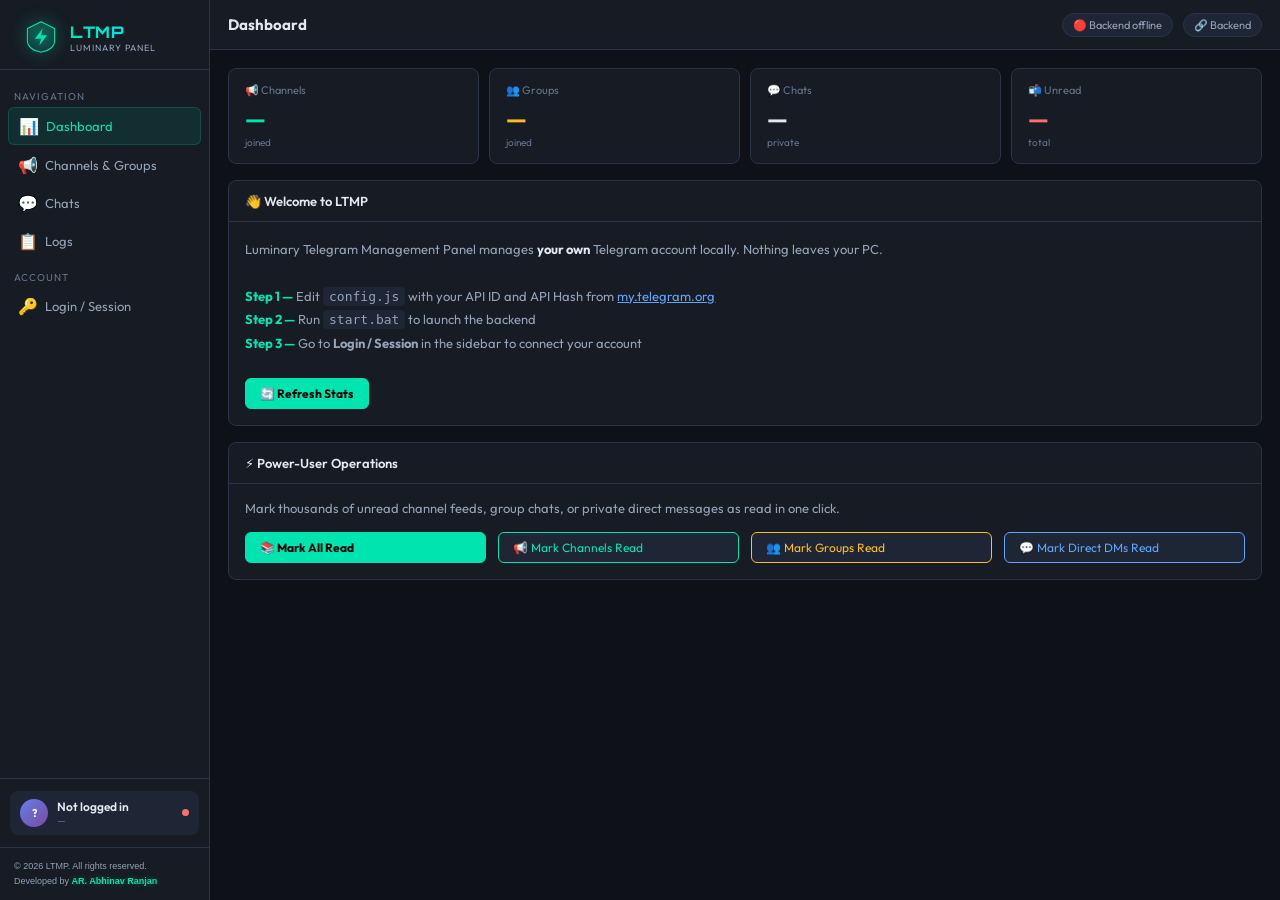
==== frontend/index.html @ 7b2fa3ec "Add files via upload" ====
<!DOCTYPE html>
<html lang="en">
<head>
<meta charset="UTF-8">
<meta name="viewport" content="width=device-width, initial-scale=1.0">
<title>LTMP — Luminary Telegram Management Panel</title>

<!-- Favicons & Website Logo in the Head -->
<link rel="icon" type="image/svg+xml" href="data:image/svg+xml,%3Csvg xmlns='http://www.w3.org/2000/svg' viewBox='0 0 100 100' fill='none'%3E%3Cpath d='M50 5L90 25V60C90 78.5 73 91.5 50 95C27 91.5 10 78.5 10 60V25L50 5Z' fill='%23161b24' stroke='%2300e5b0' stroke-width='4'/%3E%3Cpath d='M55 25L32 55H50L45 75L68 45H50L55 25Z' fill='%2300e5b0'/%3E%3C/svg%3E">
<link rel="apple-touch-icon" href="data:image/svg+xml,%3Csvg xmlns='http://www.w3.org/2000/svg' viewBox='0 0 100 100' fill='none'%3E%3Cpath d='M50 5L90 25V60C90 78.5 73 91.5 50 95C27 91.5 10 78.5 10 60V25L50 5Z' fill='%23161b24' stroke='%2300e5b0' stroke-width='4'/%3E%3Cpath d='M55 25L32 55H50L45 75L68 45H50L55 25Z' fill='%2300e5b0'/%3E%3C/svg%3E">

<!-- SEO Meta Tags -->
<meta name="description" content="Luminary Telegram Management Panel (LTMP) - The ultimate premium, high-speed, local dashboard for bulk Telegram session management, statistics tracking, group leaving, and secure account control. Designed with advanced developer tools.">
<meta name="keywords" content="Telegram, Session Management, LTMP, Luminary Telegram, Bulk Leave, Session Control, Security, Telethon Dashboard">
<meta name="author" content="AR. Abhinav Ranjan">
<meta name="robots" content="index, follow">

<!-- Open Graph / Facebook -->
<meta property="og:type" content="website">
<meta property="og:url" content="https://abhinavranjan.qzz.io">
<meta property="og:title" content="LTMP — Luminary Telegram Management Panel">
<meta property="og:description" content="The ultimate premium, high-speed, local dashboard for bulk Telegram session management, statistics tracking, and secure account control.">
<meta property="og:image" content="data:image/svg+xml,%3Csvg xmlns='http://www.w3.org/2000/svg' viewBox='0 0 100 100' fill='none'%3E%3Cpath d='M50 5L90 25V60C90 78.5 73 91.5 50 95C27 91.5 10 78.5 10 60V25L50 5Z' fill='%23161b24' stroke='%2300e5b0' stroke-width='4'/%3E%3Cpath d='M55 25L32 55H50L45 75L68 45H50L55 25Z' fill='%2300e5b0'/%3E%3C/svg%3E">

<!-- Twitter -->
<meta property="twitter:card" content="summary_large_image">
<meta property="twitter:title" content="LTMP — Luminary Telegram Management Panel">
<meta property="twitter:description" content="The ultimate premium, high-speed, local dashboard for bulk Telegram session management, statistics tracking, and secure account control.">
<meta property="twitter:image" content="data:image/svg+xml,%3Csvg xmlns='http://www.w3.org/2000/svg' viewBox='0 0 100 100' fill='none'%3E%3Cpath d='M50 5L90 25V60C90 78.5 73 91.5 50 95C27 91.5 10 78.5 10 60V25L50 5Z' fill='%23161b24' stroke='%2300e5b0' stroke-width='4'/%3E%3Cpath d='M55 25L32 55H50L45 75L68 45H50L55 25Z' fill='%2300e5b0'/%3E%3C/svg%3E">

<!-- Premium Google Fonts -->
<link rel="preconnect" href="https://fonts.googleapis.com">
<link rel="preconnect" href="https://fonts.gstatic.com" crossorigin>
<link href="https://fonts.googleapis.com/css2?family=Orbitron:wght@700;900&family=Outfit:wght@300;400;600;800&family=JetBrains+Mono:wght@400;700&display=swap" rel="stylesheet">

<!-- JSON-LD Structured Schema for Search Engines (AEO/SEO/GEO) -->
<script type="application/ld+json">
{
  "@context": "https://schema.org",
  "@type": "SoftwareApplication",
  "name": "Luminary Telegram Management Panel (LTMP)",
  "operatingSystem": "Windows, macOS, Linux",
  "applicationCategory": "UtilitiesApplication",
  "description": "Premium local dashboard for bulk Telegram session management, statistics tracking, and secure account control.",
  "image": "data:image/svg+xml,%3Csvg xmlns='http://www.w3.org/2000/svg' viewBox='0 0 100 100' fill='none'%3E%3Cpath d='M50 5L90 25V60C90 78.5 73 91.5 50 95C27 91.5 10 78.5 10 60V25L50 5Z' fill='%23161b24' stroke='%2300e5b0' stroke-width='4'/%3E%3Cpath d='M55 25L32 55H50L45 75L68 45H50L55 25Z' fill='%2300e5b0'/%3E%3C/svg%3E",
  "offers": {
    "@type": "Offer",
    "price": "0.00",
    "priceCurrency": "USD"
  },
  "author": {
    "@type": "Person",
    "name": "AR. Abhinav Ranjan",
    "url": "https://abhinavranjan.qzz.io"
  }
}
</script>

<!-- Backend Connection -->
<script src="../backend-connection.js"></script>

<style>
  *{box-sizing:border-box;margin:0;padding:0}
  :root{
    --bg:#0e1117;--bg2:#161b24;--bg3:#1e2535;
    --border:#2a3347;--neon:#00e5b0;--neon-d:#00e5b018;
    --text:#e2e8f0;--muted:#64748b;--dim:#94a3b8;
    --danger:#f87171;--warn:#fbbf24;--info:#60a5fa;--ok:#34d399;
    --radius:8px;
  }
  body{background:var(--bg);color:var(--text);font-family:'Outfit',system-ui,sans-serif;font-size:13px;min-height:100vh}
  /* LAYOUT */
  .app{display:flex;height:100vh;overflow:hidden}
  /* SIDEBAR */
  .sidebar{width:210px;background:var(--bg2);border-right:1px solid var(--border);display:flex;flex-direction:column;flex-shrink:0}
  .logo{border-bottom:1px solid var(--border)}
  .logo-text{font-family:'Orbitron',sans-serif;font-size:16px;font-weight:900;color:var(--text)}
  .logo-sub{font-family:'Outfit',sans-serif;font-size:10px;color:var(--muted)}
  nav{padding:10px 8px;flex:1;overflow-y:auto}
  .nav-sec{font-size:10px;color:var(--muted);text-transform:uppercase;letter-spacing:1px;padding:10px 6px 4px}
  .nav-item{display:flex;align-items:center;gap:9px;padding:8px 10px;border-radius:6px;cursor:pointer;color:var(--dim);font-size:13px;margin-bottom:2px;transition:all .15s;user-select:none}
  .nav-item:hover{background:var(--bg3);color:var(--text)}
  .nav-item.active{background:var(--neon-d);color:var(--neon);border:1px solid #00e5b030}
  .nav-icon{font-size:16px;width:18px;text-align:center}
  .sidebar-foot{padding:12px 10px;border-top:1px solid var(--border)}
  .acct-pill{display:flex;align-items:center;gap:9px;padding:8px 10px;background:var(--bg3);border-radius:8px;cursor:pointer}
  .avatar{width:28px;height:28px;border-radius:50%;background:linear-gradient(135deg,#667eea,#764ba2);display:flex;align-items:center;justify-content:center;font-size:11px;font-weight:700;color:#fff;flex-shrink:0}
  .acct-name{font-size:12px;font-weight:600;color:var(--text)}
  .acct-phone{font-size:10px;color:var(--muted)}
  .status-dot{width:7px;height:7px;border-radius:50%;margin-left:auto;flex-shrink:0}
  .dot-green{background:var(--ok)}
  .dot-red{background:var(--danger)}
  .dot-grey{background:var(--muted)}
  /* MAIN */
  .main{flex:1;display:flex;flex-direction:column;overflow:hidden}
  /* TOPBAR */
  .topbar{height:50px;background:var(--bg2);border-bottom:1px solid var(--border);display:flex;align-items:center;padding:0 18px;gap:10px;flex-shrink:0}
  .topbar-title{font-size:15px;font-weight:700;flex:1}
  .chip{display:flex;align-items:center;gap:5px;background:var(--bg3);border:1px solid var(--border);padding:4px 10px;border-radius:20px;font-size:11px;color:var(--dim)}
  /* CONTENT */
  .content{flex:1;overflow-y:auto;padding:18px;display:flex;flex-direction:column;gap:16px}
  /* CARDS */
  .card{background:var(--bg2);border:1px solid var(--border);border-radius:var(--radius);overflow:hidden}
  .card-header{padding:12px 16px;border-bottom:1px solid var(--border);display:flex;align-items:center;gap:8px}
  .card-title{font-size:13px;font-weight:600;flex:1}
  .card-body{padding:16px}
  /* BUTTONS */
  .btn{display:inline-flex;align-items:center;gap:6px;padding:7px 14px;border-radius:6px;font-size:12px;cursor:pointer;border:1px solid var(--border);background:var(--bg3);color:var(--dim);transition:all .15s;font-family:inherit;white-space:nowrap}
  .btn:hover{color:var(--text);border-color:var(--neon)}
  .btn-primary{background:var(--neon);color:#000;border-color:var(--neon);font-weight:700}
  .btn-primary:hover{background:#00ffbf;color:#000}
  .btn-danger{border-color:var(--danger);color:var(--danger)}
  .btn-danger:hover{background:#f8717115}
  .btn:disabled{opacity:.4;cursor:not-allowed}
  /* INPUTS */
  input[type=text],input[type=tel],input[type=password]{
    width:100%;padding:9px 12px;background:var(--bg3);border:1px solid var(--border);
    border-radius:6px;color:var(--text);font-size:13px;font-family:inherit;outline:none;transition:border .15s
  }
  input:focus{border-color:var(--neon)}
  label{font-size:12px;color:var(--muted);display:block;margin-bottom:5px}
  /* TABLE */
  table{width:100%;border-collapse:collapse}
  th{font-size:10px;color:var(--muted);text-transform:uppercase;letter-spacing:.8px;padding:8px 12px;text-align:left;border-bottom:1px solid var(--border);font-weight:500}
  td{padding:9px 12px;border-bottom:1px solid #1a2030;font-size:12px;color:var(--dim);vertical-align:middle}
  tr:last-child td{border-bottom:none}
  tr:hover td{background:var(--bg3);color:var(--text)}
  .tbl-wrap{overflow-x:auto}
  /* BADGES */
  .badge{display:inline-flex;align-items:center;padding:2px 8px;border-radius:10px;font-size:10px;font-weight:700}
  .badge-green{background:#34d39920;color:var(--ok)}
  .badge-red{background:#f8717120;color:var(--danger)}
  .badge-blue{background:#60a5fa20;color:var(--info)}
  .badge-yellow{background:#fbbf2420;color:var(--warn)}
  .badge-grey{background:#64748b20;color:var(--muted)}
  /* STATS ROW */
  .stats{display:grid;grid-template-columns:repeat(4,1fr);gap:10px}
  .stat{background:var(--bg2);border:1px solid var(--border);border-radius:var(--radius);padding:14px 16px}
  .stat-lbl{font-size:11px;color:var(--muted);margin-bottom:6px}
  .stat-val{font-size:24px;font-weight:700}
  .stat-sub{font-size:10px;color:var(--muted);margin-top:3px}
  /* CHECKBOX */
  input[type=checkbox]{width:14px;height:14px;accent-color:var(--neon);cursor:pointer}
  /* LOGIN */
  .login-wrap{max-width:400px;margin:60px auto}
  .login-method-tabs{display:flex;gap:4px;margin-bottom:18px}
  .method-tab{flex:1;padding:8px;border:1px solid var(--border);border-radius:6px;text-align:center;cursor:pointer;color:var(--dim);font-size:13px;transition:all .15s}
  .method-tab.active{border-color:var(--neon);color:var(--neon);background:var(--neon-d)}
  .field{margin-bottom:14px}
  .qr-box{text-align:center;padding:20px}
  .qr-box img{width:200px;height:200px;border-radius:8px;border:3px solid var(--neon)}
  .qr-hint{font-size:12px;color:var(--muted);margin-top:12px;line-height:1.6}
  /* STEPS */
  .step{display:none}.step.active{display:block}
  /* LOG */
  .log{background:var(--bg);border-radius:6px;padding:10px 14px;font-family:'JetBrains Mono',monospace;font-size:11px;line-height:1.9;max-height:140px;overflow-y:auto}
  .log-line{display:flex;gap:10px}
  .lt{color:var(--muted);flex-shrink:0}
  .li{color:var(--info)} .lw{color:var(--warn)} .le{color:var(--danger)} .lo{color:var(--ok)}
  /* ALERT */
  .alert{padding:10px 14px;border-radius:6px;font-size:12px;margin-bottom:12px;display:none}
  .alert.show{display:flex;align-items:center;gap:8px}
  .alert-err{background:#f8717115;border:1px solid #f8717140;color:var(--danger)}
  .alert-ok{background:#34d39915;border:1px solid #34d39940;color:var(--ok)}
  /* PROGRESS */
  .progress{height:4px;background:var(--bg3);border-radius:2px;overflow:hidden;margin-top:6px}
  .progress-fill{height:100%;background:var(--neon);border-radius:2px;transition:width .3s}
  /* HIDE */
  .hidden{display:none!important}
  /* LOADING OVERLAY */
  .loading-overlay {
    position: fixed;
    top: 0;
    left: 0;
    width: 100vw;
    height: 100vh;
    background: rgba(10, 15, 26, 0.65);
    backdrop-filter: blur(4px);
    -webkit-backdrop-filter: blur(4px);
    z-index: 9999;
    display: flex;
    align-items: center;
    justify-content: center;
    opacity: 0;
    pointer-events: none;
    transition: opacity 0.3s ease;
  }
  .loading-overlay.show {
    opacity: 1;
    pointer-events: auto;
  }
  .loader-spinner {
    width: 50px;
    height: 50px;
    border: 3px solid var(--bg3);
    border-top: 3px solid var(--neon);
    border-radius: 50%;
    animation: spin 1s linear infinite;
    box-shadow: 0 0 15px rgba(0, 255, 136, 0.2);
    margin: 0 auto;
  }
  @keyframes spin {
    0% { transform: rotate(0deg); }
    100% { transform: rotate(360deg); }
  }
  /* MODAL */
  .modal-overlay {
    position: fixed;
    top: 0;
    left: 0;
    width: 100vw;
    height: 100vh;
    background: rgba(10, 15, 26, 0.75);
    backdrop-filter: blur(5px);
    -webkit-backdrop-filter: blur(5px);
    z-index: 10000;
    display: flex;
    align-items: center;
    justify-content: center;
    opacity: 0;
    pointer-events: none;
    transition: opacity 0.25s ease;
  }
  .modal-overlay.show {
    opacity: 1;
    pointer-events: auto;
  }
  .modal-card {
    background: var(--bg2);
    border: 1px solid var(--border);
    border-radius: 12px;
    padding: 24px;
    max-width: 400px;
    width: 90%;
    text-align: center;
    box-shadow: 0 0 25px rgba(0, 255, 136, 0.1);
    transform: scale(0.9);
    transition: transform 0.25s cubic-bezier(0.175, 0.885, 0.32, 1.275);
  }
  .modal-overlay.show .modal-card {
    transform: scale(1);
  }
  .modal-title {
    font-size: 16px;
    font-weight: 700;
    color: var(--fg);
    margin-bottom: 12px;
    display: flex;
    align-items: center;
    justify-content: center;
    gap: 8px;
  }
  .modal-msg {
    font-size: 13px;
    color: var(--dim);
    line-height: 1.6;
    margin-bottom: 24px;
  }
  .modal-actions {
    display: flex;
    gap: 10px;
    justify-content: center;
  }
  .modal-actions .btn {
    flex: 1;
    padding: 10px;
    font-weight: 600;
  }
  /* RESPONSIVE DESIGN */
  .hamburger-btn {
    display: none;
    background: transparent;
    border: none;
    color: var(--text);
    font-size: 20px;
    cursor: pointer;
    padding: 4px 8px;
    margin-right: 8px;
    outline: none;
  }
  .sidebar-overlay {
    position: fixed;
    top: 0;
    left: 0;
    width: 100vw;
    height: 100vh;
    background: rgba(8, 12, 18, 0.6);
    backdrop-filter: blur(4px);
    -webkit-backdrop-filter: blur(4px);
    z-index: 998;
    opacity: 0;
    pointer-events: none;
    transition: opacity 0.3s ease;
  }
  .sidebar-overlay.show {
    opacity: 1;
    pointer-events: auto;
  }

  @media (max-width: 768px) {
    .hamburger-btn {
      display: block;
    }
    .sidebar {
      position: fixed;
      left: -220px;
      top: 0;
      height: 100vh;
      z-index: 999;
      transition: left 0.3s cubic-bezier(0.4, 0, 0.2, 1);
    }
    .sidebar.active {
      left: 0;
    }
    .stats {
      grid-template-columns: repeat(2, 1fr);
    }
    .topbar {
      padding: 0 12px;
    }
    .content {
      padding: 12px;
    }
  }

  @media (max-width: 480px) {
    .stats {
      grid-template-columns: 1fr;
    }
    .topbar-title {
      font-size: 13px;
    }
    .chip {
      padding: 3px 8px;
      font-size: 10px;
    }
    .card-body {
      padding: 12px;
    }
  }
</style>
</head>
<body>

<div class="loading-overlay show" id="loading-overlay">
  <div style="text-align: center;">
    <div class="loader-spinner"></div>
    <div style="margin-top: 15px; font-weight: 600; color: var(--neon); font-size: 11px; letter-spacing: 1.5px; font-family: monospace;">LOADING SECURE DATA...</div>
  </div>
</div>

<div class="modal-overlay" id="confirm-modal">
  <div class="modal-card">
    <div class="modal-title" id="confirm-title">⚠️ Confirm Action</div>
    <div class="modal-msg" id="confirm-message">Are you sure you want to proceed?</div>
    <div class="modal-actions">
      <button class="btn btn-secondary" id="confirm-btn-cancel" style="background: var(--bg3); border: 1px solid var(--border); color: var(--text);">Cancel</button>
      <button class="btn btn-primary" id="confirm-btn-ok">Confirm</button>
    </div>
  </div>
</div>

<div class="sidebar-overlay" id="sidebar-overlay" onclick="toggleSidebar()"></div>

<div class="app" id="app">

  <!-- SIDEBAR -->
  <div class="sidebar" id="sidebar">
    <div class="logo" style="display: flex; align-items: center; gap: 12px; padding: 20px 24px 15px 24px;">
      <svg width="34" height="34" viewBox="0 0 100 100" fill="none" xmlns="http://www.w3.org/2000/svg" style="filter: drop-shadow(0 0 8px var(--neon));">
        <path d="M50 5L90 25V60C90 78.5 73 91.5 50 95C27 91.5 10 78.5 10 60V25L50 5Z" fill="url(#logo-grad)" stroke="var(--neon)" stroke-width="3" stroke-linejoin="round"/>
        <path d="M55 25L32 55H50L45 75L68 45H50L55 25Z" fill="var(--neon)"/>
        <defs>
          <linearGradient id="logo-grad" x1="50" y1="5" x2="50" y2="95" gradientUnits="userSpaceOnUse">
            <stop offset="0%" stop-color="#0aff88" stop-opacity="0.15"/>
            <stop offset="100%" stop-color="#00e5ff" stop-opacity="0.05"/>
          </linearGradient>
        </defs>
      </svg>
      <div>
        <div class="logo-text" style="font-size: 16px; font-weight: 800; letter-spacing: 0.5px; background: linear-gradient(90deg, var(--neon), #00e5ff); -webkit-background-clip: text; -webkit-text-fill-color: transparent;">LTMP</div>
        <div class="logo-sub" style="font-size: 9px; color: var(--dim); text-transform: uppercase; letter-spacing: 1px;">Luminary Panel</div>
      </div>
    </div>
    <nav>
      <div class="nav-sec">Navigation</div>
      <div class="nav-item active" onclick="showPage('dashboard')">
        <span class="nav-icon">📊</span> Dashboard
      </div>
      <div class="nav-item" onclick="showPage('channels')">
        <span class="nav-icon">📢</span> Channels &amp; Groups
      </div>
      <div class="nav-item" onclick="showPage('chats')">
        <span class="nav-icon">💬</span> Chats
      </div>
      <div class="nav-item" onclick="showPage('logs')">
        <span class="nav-icon">📋</span> Logs
      </div>
      <div class="nav-sec">Account</div>
      <div class="nav-item" onclick="showPage('login')">
        <span class="nav-icon">🔑</span> Login / Session
      </div>
    </nav>
    <div class="sidebar-foot">
      <div class="acct-pill" id="acct-pill" onclick="showPage('account')" style="cursor: pointer;">
        <div class="avatar" id="acct-avatar" style="overflow: hidden; display: flex; align-items: center; justify-content: center;">
          <img id="acct-pfp-img" class="hidden" style="width: 100%; height: 100%; object-fit: cover;">
          <span id="acct-avatar-text">?</span>
        </div>
        <div>
          <div class="acct-name" id="acct-name">Not logged in</div>
          <div class="acct-phone" id="acct-phone">—</div>
        </div>
        <div class="status-dot dot-grey" id="status-dot"></div>
      </div>
    </div>
    <div class="sidebar-footer" style="padding: 12px 14px; font-size: 9px; color: var(--dim); border-top: 1px solid var(--border); line-height: 1.4; font-family: sans-serif; margin-top: auto;">
      <div>© 2026 LTMP. All rights reserved.</div>
      <div style="margin-top: 3px;">Developed by <a href="https://abhinavranjan.qzz.io" target="_blank" style="color: var(--neon); text-decoration: none; font-weight: 600; text-shadow: 0 0 6px rgba(0,255,136,0.3); transition: opacity 0.2s;">AR. Abhinav Ranjan</a></div>
    </div>
  </div>

  <!-- MAIN -->
  <div class="main">
    <!-- TOPBAR -->
    <div class="topbar">
      <button class="hamburger-btn" onclick="toggleSidebar()">☰</button>
      <div class="topbar-title" id="page-title">Dashboard</div>
      <div class="chip" id="conn-chip">⚫ Disconnected</div>
      <div class="chip" id="api-chip">🔗 Backend</div>
    </div>

    <!-- CONTENT -->
    <div class="content">

      <!-- ══ PAGE: DASHBOARD ══ -->
      <div id="page-dashboard">
        <div class="stats" id="stats-row" style="margin-bottom:16px">
          <div class="stat"><div class="stat-lbl">📢 Channels</div><div class="stat-val" id="s-channels" style="color:var(--neon)">—</div><div class="stat-sub">joined</div></div>
          <div class="stat"><div class="stat-lbl">👥 Groups</div><div class="stat-val" id="s-groups" style="color:var(--warn)">—</div><div class="stat-sub">joined</div></div>
          <div class="stat"><div class="stat-lbl">💬 Chats</div><div class="stat-val" id="s-chats">—</div><div class="stat-sub">private</div></div>
          <div class="stat"><div class="stat-lbl">📬 Unread</div><div class="stat-val" id="s-unread" style="color:var(--danger)">—</div><div class="stat-sub">total</div></div>
        </div>
        <div class="card">
          <div class="card-header"><span class="card-title">👋 Welcome to LTMP</span></div>
          <div class="card-body" style="line-height:1.8;color:var(--dim)">
            <p>Luminary Telegram Management Panel manages <strong style="color:var(--text)">your own</strong> Telegram account locally. Nothing leaves your PC.</p>
            <br>
            <p><strong style="color:var(--neon)">Step 1 —</strong> Edit <code style="background:var(--bg3);padding:2px 6px;border-radius:4px">config.js</code> with your API ID and API Hash from <a href="https://my.telegram.org" style="color:var(--info)">my.telegram.org</a></p>
            <p><strong style="color:var(--neon)">Step 2 —</strong> Run <code style="background:var(--bg3);padding:2px 6px;border-radius:4px">start.bat</code> to launch the backend</p>
            <p><strong style="color:var(--neon)">Step 3 —</strong> Go to <strong>Login / Session</strong> in the sidebar to connect your account</p>
            <br>
            <button class="btn btn-primary" onclick="loadDashboard()">🔄 Refresh Stats</button>
          </div>
        </div>
        <div class="card" style="margin-top:16px">
          <div class="card-header"><span class="card-title">⚡ Power-User Operations</span></div>
          <div class="card-body">
            <p style="color:var(--dim);margin-bottom:16px">Mark thousands of unread channel feeds, group chats, or private direct messages as read in one click.</p>
            <div style="display:grid;grid-template-columns:repeat(auto-fit, minmax(200px, 1fr));gap:12px">
              <button class="btn btn-primary" onclick="markAllRead('all')">📚 Mark All Read</button>
              <button class="btn btn-secondary" onclick="markAllRead('channel')" style="border-color:var(--neon);color:var(--neon)">📢 Mark Channels Read</button>
              <button class="btn btn-secondary" onclick="markAllRead('group')" style="border-color:var(--warn);color:var(--warn)">👥 Mark Groups Read</button>
              <button class="btn btn-secondary" onclick="markAllRead('chat')" style="border-color:var(--info);color:var(--info)">💬 Mark Direct DMs Read</button>
            </div>
          </div>
        </div>
      </div>

      <!-- ══ PAGE: LOGIN ══ -->
      <div class="hidden" id="page-login">
        <div class="login-wrap">
          <div class="card">
            <div class="card-header"><span class="card-title">🔑 Account Login</span></div>
            <div class="card-body">

              <div class="alert alert-err" id="login-err">⚠ <span id="login-err-msg"></span></div>
              <div class="alert alert-ok" id="login-ok">✅ <span id="login-ok-msg"></span></div>

              <!-- STEP: choose method -->
              <div class="step active" id="ls-choose">
                <div style="margin-bottom:14px;color:var(--dim);font-size:13px;line-height:1.7">
                  Choose how you want to log in to your Telegram account.
                </div>
                <div class="login-method-tabs">
                  <div class="method-tab active" id="tab-phone" onclick="setMethod('phone')">📱 Phone + OTP</div>
                  <div class="method-tab" id="tab-qr" onclick="setMethod('qr')">📷 QR Code</div>
                </div>
                <div id="method-desc" style="color:var(--dim);font-size:12px;line-height:1.6;margin-bottom:18px">
                  Enter your phone number and receive an OTP via Telegram or SMS.
                </div>
                <button class="btn btn-primary" style="width:100%" onclick="startLogin()">Continue →</button>
              </div>

              <!-- STEP: phone input -->
              <div class="step" id="ls-phone">
                <div class="field">
                  <label>Your phone number (international format)</label>
                  <input type="tel" id="inp-phone" placeholder="+91 98765 43210" value="">
                </div>
                <button class="btn btn-primary" style="width:100%" onclick="sendPhone()">Send OTP →</button>
                <button class="btn" style="width:100%;margin-top:8px" onclick="backToChoose()">← Back</button>
              </div>

              <!-- STEP: OTP input -->
              <div class="step" id="ls-otp">
                <div style="color:var(--dim);font-size:12px;margin-bottom:14px;line-height:1.6">
                  A code was sent to your Telegram app (or SMS). Enter it below.
                </div>
                <div class="field">
                  <label>OTP Code</label>
                  <input type="text" id="inp-otp" placeholder="12345" maxlength="8" style="letter-spacing:4px;font-size:18px;text-align:center">
                </div>
                <button class="btn btn-primary" style="width:100%" onclick="submitOTP()">Verify →</button>
                <button class="btn" style="width:100%;margin-top:8px" onclick="backToChoose()">← Start over</button>
              </div>

              <!-- STEP: 2FA -->
              <div class="step" id="ls-2fa">
                <div style="color:var(--dim);font-size:12px;margin-bottom:14px;line-height:1.6">
                  Your account has Two-Step Verification enabled. Enter your cloud password.
                </div>
                <div class="field">
                  <label>Cloud Password</label>
                  <input type="password" id="inp-2fa" placeholder="Your Telegram password">
                </div>
                <button class="btn btn-primary" style="width:100%" onclick="submit2FA()">Login →</button>
              </div>

              <!-- STEP: QR code -->
              <div class="step" id="ls-qr">
                <div class="qr-box">
                  <img id="qr-img" src="" alt="QR Code">
                  <div class="qr-hint">
                    Open <strong>Telegram</strong> on your phone<br>
                    → Settings → Devices → Link Desktop Device<br>
                    Scan this QR code
                  </div>
                </div>
                <button class="btn" style="width:100%;margin-top:10px" onclick="backToChoose()">← Back</button>
              </div>

              <!-- STEP: done -->
              <div class="step" id="ls-done">
                <div style="text-align:center;padding:20px">
                  <div style="font-size:48px;margin-bottom:12px">✅</div>
                  <div style="font-size:16px;font-weight:700;color:var(--ok);margin-bottom:6px">Logged in!</div>
                  <div style="color:var(--dim);font-size:13px" id="done-name"></div>
                  <br>
                  <button class="btn btn-primary" onclick="showPage('channels')">View Channels →</button>
                  <br><br>
                  <button class="btn btn-danger" onclick="doLogout()" style="font-size:11px">Log out &amp; delete session</button>
                </div>
              </div>

            </div>
          </div>
        </div>
      </div>

      <!-- ══ PAGE: CHANNELS ══ -->
      <div class="hidden" id="page-channels">
        <div style="display:flex;align-items:center;gap:10px;margin-bottom:12px">
          <div style="flex:1;font-size:14px;font-weight:600">📢 Channels &amp; Groups</div>
          <button class="btn" onclick="loadDialogs('channel,group')">🔄 Refresh</button>
          <button class="btn btn-danger" id="bulk-leave-btn" onclick="bulkLeave()" disabled>🚪 Leave Selected</button>
        </div>
        <div id="ch-sel-info" class="hidden" style="background:var(--neon-d);border:1px solid #00e5b030;border-radius:6px;padding:8px 14px;margin-bottom:10px;font-size:12px;display:flex;align-items:center;gap:10px">
          <span style="color:var(--neon);font-weight:700" id="ch-sel-count">0</span>
          <span style="color:var(--dim)">selected —</span>
          <button class="btn btn-danger" style="padding:3px 10px;font-size:11px" onclick="bulkLeave()">Leave All Selected</button>
          <button class="btn" style="padding:3px 10px;font-size:11px" onclick="bulkArchive()">Archive All Selected</button>
          <span style="margin-left:auto;font-size:11px;color:var(--muted)">Rate-limited to 8/min to avoid bans</span>
        </div>
        <div class="card">
          <div class="tbl-wrap">
            <table>
              <thead>
                <tr>
                  <th style="width:34px"><input type="checkbox" id="ch-all-cb" onchange="toggleAllChannels(this)"></th>
                  <th>Name</th>
                  <th>Type</th>
                  <th>Unread</th>
                  <th>Actions</th>
                </tr>
              </thead>
              <tbody id="ch-body">
                <tr><td colspan="5" style="text-align:center;color:var(--muted);padding:30px">Load dialogs to see your channels</td></tr>
              </tbody>
            </table>
          </div>
        </div>
        <div id="ch-loading" class="hidden" style="text-align:center;padding:20px;color:var(--muted)">Loading your channels…</div>
      </div>

      <!-- ══ PAGE: CHATS ══ -->
      <div class="hidden" id="page-chats">
        <div style="display:flex;align-items:center;gap:10px;margin-bottom:12px">
          <div style="flex:1;font-size:14px;font-weight:600">💬 Private Chats</div>
          <button class="btn" onclick="loadDialogs('chat')">🔄 Refresh</button>
          <button class="btn btn-danger" id="bulk-delete-btn" onclick="bulkDeleteChats()" disabled>🗑 Delete Selected</button>
        </div>
        <div class="card">
          <div class="tbl-wrap">
            <table>
              <thead>
                <tr>
                  <th style="width:34px"><input type="checkbox" id="chat-all-cb" onchange="toggleAllChats(this)"></th>
                  <th>Name</th>
                  <th>Unread</th>
                  <th>Actions</th>
                </tr>
              </thead>
              <tbody id="chat-body">
                <tr><td colspan="4" style="text-align:center;color:var(--muted);padding:30px">Load dialogs to see your chats</td></tr>
              </tbody>
            </table>
          </div>
        </div>
      </div>

      <!-- ══ PAGE: LOGS ══ -->
      <div class="hidden" id="page-logs">
        <div style="display:flex;align-items:center;gap:10px;margin-bottom:12px">
          <div style="flex:1;font-size:14px;font-weight:600">📋 Activity Log</div>
          <button class="btn" onclick="clearLog()">🗑 Clear</button>
        </div>
        <div class="card">
          <div class="card-body" style="padding:0">
            <div class="log" id="main-log" style="max-height:460px"></div>
          </div>
        </div>
      </div>

      <!-- ══ PAGE: ACCOUNT ══ -->
      <div class="hidden" id="page-account">
        <div class="login-wrap" style="max-width: 500px; margin: 0 auto;">
          <div class="card">
            <div class="card-header"><span class="card-title">👤 Telegram Account Details</span></div>
            <div class="card-body" style="text-align: center; padding: 30px 20px;">
              
              <div class="acct-large-avatar-container" style="margin-bottom: 20px; position: relative; display: inline-block;">
                <img id="acct-large-pfp" class="large-avatar hidden" style="width: 120px; height: 120px; border-radius: 50%; border: 3px solid var(--neon); box-shadow: 0 0 15px rgba(0, 255, 136, 0.4); object-fit: cover;">
                <div id="acct-large-placeholder" class="large-avatar" style="width: 120px; height: 120px; border-radius: 50%; background: var(--bg3); display: flex; align-items: center; justify-content: center; font-size: 40px; font-weight: 700; color: var(--neon); border: 3px solid var(--neon); box-shadow: 0 0 15px rgba(0, 255, 136, 0.4);">?</div>
              </div>

              <div class="acct-detail-row" style="margin-bottom: 12px; font-size: 18px; font-weight: 700; color: var(--fg);">
                <span id="acct-detail-name">Abhinav Ranjan</span>
              </div>
              <div class="acct-detail-row" style="margin-bottom: 20px; font-size: 14px; color: var(--dim);">
                <span id="acct-detail-username">@Abhinav_Ranjan</span>
              </div>

              <hr style="border: 0; border-top: 1px solid var(--bg3); margin: 20px 0;">

              <div class="info-list" style="text-align: left; background: var(--bg2); padding: 15px; border-radius: 8px; margin-bottom: 25px; border: 1px solid var(--bg3);">
                <div style="display: flex; justify-content: space-between; margin-bottom: 10px; font-size: 13px;">
                  <span style="color: var(--dim);">Phone Number</span>
                  <span style="font-weight: 600;" id="acct-detail-phone">+91 82947 21929</span>
                </div>
                <div style="display: flex; justify-content: space-between; margin-bottom: 10px; font-size: 13px;">
                  <span style="color: var(--dim);">Telegram User ID</span>
                  <span style="font-weight: 600; font-family: monospace;" id="acct-detail-id">6013848520</span>
                </div>
                <div style="display: flex; justify-content: space-between; font-size: 13px;">
                  <span style="color: var(--dim);">Session Name</span>
                  <span style="font-weight: 600; color: var(--info);" id="acct-detail-session">my_account</span>
                </div>
              </div>

              <button class="btn btn-danger" onclick="doLogout()" style="width: 100%; padding: 12px; font-weight: 600; display: flex; align-items: center; justify-content: center; gap: 8px;">
                <span>🚪</span> Log Out &amp; Delete Session
              </button>

            </div>
          </div>
        </div>
      </div>

    </div><!-- /content -->
  </div><!-- /main -->
</div><!-- /app -->

<script>
const BASE = (typeof BACKEND_URL !== 'undefined' && BACKEND_URL && BACKEND_URL.trim()) ? BACKEND_URL.trim() : window.location.origin;
let loginMethod = 'phone';
let authorized = false;
let allDialogs = [];
let selectedChannels = new Set();
let selectedChats = new Set();
let qrActive = false;

function showLoading(show) {
  document.getElementById('loading-overlay').classList.toggle('show', show);
}

function toggleSidebar() {
  const sb = document.getElementById('sidebar');
  const overlay = document.getElementById('sidebar-overlay');
  if(sb) sb.classList.toggle('active');
  if(overlay) overlay.classList.toggle('show');
}

function showConfirm(title, message, isDangerous=false) {
  return new Promise((resolve) => {
    document.getElementById('confirm-title').textContent = title;
    document.getElementById('confirm-message').textContent = message;
    const okBtn = document.getElementById('confirm-btn-ok');
    const cancelBtn = document.getElementById('confirm-btn-cancel');
    
    if(isDangerous) {
      okBtn.className = 'btn btn-danger';
    } else {
      okBtn.className = 'btn btn-primary';
    }
    
    const overlay = document.getElementById('confirm-modal');
    overlay.classList.add('show');
    
    function cleanup(val) {
      overlay.classList.remove('show');
      okBtn.onclick = null;
      cancelBtn.onclick = null;
      resolve(val);
    }
    
    okBtn.onclick = () => cleanup(true);
    cancelBtn.onclick = () => cleanup(false);
  });
}

// ── log ──────────────────────────────────────────────────────
function addLog(level, msg) {
  const el = document.getElementById('main-log');
  const t = new Date().toLocaleTimeString();
  const cls = {INFO:'li',OK:'lo',WARN:'lw',ERROR:'le'}[level]||'li';
  const div = document.createElement('div');
  div.className = 'log-line';
  div.innerHTML = `<span class="lt">${t}</span><span class="${cls}">[${level}]</span><span>${msg}</span>`;
  el.appendChild(div);
  el.scrollTop = el.scrollHeight;
}

// ── page nav ─────────────────────────────────────────────────
function showPage(id) {
  // Close responsive sidebar on navigation
  const sb = document.getElementById('sidebar');
  const overlay = document.getElementById('sidebar-overlay');
  if(sb) sb.classList.remove('active');
  if(overlay) overlay.classList.remove('show');

  // Auto redirect to login if not authorized
  if(!authorized && ['dashboard','channels','chats','account'].includes(id)) {
    addLog('WARN', 'Please log in to access: ' + id);
    showPage('login');
    return;
  }

  document.querySelectorAll('.content > div').forEach(s => s.classList.add('hidden'));
  document.getElementById('page-'+id).classList.remove('hidden');
  document.querySelectorAll('.nav-item').forEach(n => n.classList.remove('active'));
  document.querySelectorAll('.nav-item').forEach(n => {
    if(n.textContent.trim().toLowerCase().includes(id.slice(0,4))) n.classList.add('active');
  });
  const titles = {dashboard:'Dashboard',login:'Login / Session',channels:'Channels & Groups',chats:'Private Chats',logs:'Activity Log',account:'My Account'};
  document.getElementById('page-title').textContent = titles[id] || id;
  if(id==='login') {
    if(authorized) goLoginStep('done');
    else goLoginStep('choose');
  }
  if(id==='account') {
    try {
      fetch('/config.js').then(r=>r.text()).then(cfg=>{
        const m = cfg.match(/(?:"session_name"|'session_name'|session_name)\s*:\s*["']([^"']+)["']/);
        if(m) document.getElementById('acct-detail-session').textContent = m[1];
      }).catch(()=>{});
    } catch(e){}
  }
  if(id==='channels') loadDialogs('channel,group');
  if(id==='chats') loadDialogs('chat');
  if(id==='dashboard') loadDashboard();
}

// ── api ───────────────────────────────────────────────────────
async function api(path, method='GET', body=null, silent=false) {
  if(!silent) showLoading(true);
  try {
    const opts = {method, headers:{'Content-Type':'application/json'}};
    if(body) opts.body = JSON.stringify(body);
    const r = await fetch(BASE+path, opts);
    const data = await r.json();
    if(!silent) showLoading(false);
    return data;
  } catch(e) {
    if(!silent) showLoading(false);
    addLog('ERROR', 'Backend not reachable — is start.bat running? '+e.message);
    return null;
  }
}

// ── status poll ───────────────────────────────────────────────
async function checkStatus() {
  const st = await api('/api/status', 'GET', null, true);
  if(!st) {
    document.getElementById('conn-chip').textContent = '🔴 Backend offline';
    document.getElementById('status-dot').className = 'status-dot dot-red';
    return;
  }
  document.getElementById('api-chip').textContent = '🟢 Backend online';
  if(st.authorized) {
    // If they successfully logged in and are on login page, redirect to dashboard!
    const activePage = document.querySelector('.content > div:not(.hidden)');
    if (activePage && activePage.id === 'page-login' && !authorized) {
      setTimeout(() => showPage('dashboard'), 500);
    }
    authorized = true;
    document.getElementById('conn-chip').textContent = '🟢 Connected';
    document.getElementById('status-dot').className = 'status-dot dot-green';
    
    // Update Sidebar Avatar/PFP
    if (st.pfp) {
      document.getElementById('acct-pfp-img').src = 'data:image/png;base64,' + st.pfp;
      document.getElementById('acct-pfp-img').classList.remove('hidden');
      document.getElementById('acct-avatar-text').classList.add('hidden');
    } else {
      const initials = (st.name||'?').split(' ').map(w=>w[0]).join('').slice(0,2).toUpperCase();
      document.getElementById('acct-avatar-text').textContent = initials;
      document.getElementById('acct-avatar-text').classList.remove('hidden');
      document.getElementById('acct-pfp-img').classList.add('hidden');
    }
    
    document.getElementById('acct-name').textContent = st.name||'User';
    document.getElementById('acct-phone').textContent = st.phone ? '+'+st.phone : '—';
    
    // Update Account Page PFP & Info
    if (st.pfp) {
      document.getElementById('acct-large-pfp').src = 'data:image/png;base64,' + st.pfp;
      document.getElementById('acct-large-pfp').classList.remove('hidden');
      document.getElementById('acct-large-placeholder').classList.add('hidden');
    } else {
      const initials = (st.name||'?').split(' ').map(w=>w[0]).join('').slice(0,2).toUpperCase();
      document.getElementById('acct-large-placeholder').textContent = initials;
      document.getElementById('acct-large-placeholder').classList.remove('hidden');
      document.getElementById('acct-large-pfp').classList.add('hidden');
    }
    
    document.getElementById('acct-detail-name').textContent = st.name || 'User';
    document.getElementById('acct-detail-username').textContent = st.username ? '@' + st.username : '';
    document.getElementById('acct-detail-phone').textContent = st.phone ? '+' + st.phone : '—';
    document.getElementById('acct-detail-id').textContent = st.id || '—';
    
    // show done step if on login page
    goLoginStep('done');
    document.getElementById('done-name').textContent = st.name + (st.username ? ' (@'+st.username+')' : '');
  } else {
    authorized = false;
    document.getElementById('conn-chip').textContent = '⚫ Not authorized';
    document.getElementById('acct-name').textContent = 'Not logged in';
    document.getElementById('acct-phone').textContent = '—';
    document.getElementById('status-dot').className = 'status-dot dot-grey';
    
    // Reset Sidebar Avatar
    document.getElementById('acct-avatar-text').textContent = '?';
    document.getElementById('acct-avatar-text').classList.remove('hidden');
    document.getElementById('acct-pfp-img').classList.add('hidden');
    
    // Reset Account Page
    document.getElementById('acct-large-placeholder').textContent = '?';
    document.getElementById('acct-large-placeholder').classList.remove('hidden');
    document.getElementById('acct-large-pfp').classList.add('hidden');
  }
}

// ── dashboard stats ───────────────────────────────────────────
async function loadDashboard() {
  if(!authorized){ addLog('WARN','Not logged in — go to Login / Session'); return; }
  addLog('INFO','Loading dialogs for stats…');
  const r = await api('/api/dialogs?limit=200');
  if(!r||r.error){ addLog('ERROR','Could not load dialogs'); return; }
  allDialogs = r.dialogs;
  const ch = allDialogs.filter(d=>d.type==='channel').length;
  const gr = allDialogs.filter(d=>d.type==='group').length;
  const ct = allDialogs.filter(d=>d.type==='chat').length;
  const un = allDialogs.reduce((a,d)=>a+(d.unread||0),0);
  document.getElementById('s-channels').textContent = ch;
  document.getElementById('s-groups').textContent = gr;
  document.getElementById('s-chats').textContent = ct;
  document.getElementById('s-unread').textContent = un;
  addLog('OK',`Loaded ${allDialogs.length} dialogs — ${ch} channels, ${gr} groups, ${ct} chats`);
}

async function markAllRead(type) {
  const confirmed = await showConfirm(
    '📚 Confirm Mark Read',
    `Are you sure you want to mark all unread ${type === 'all' ? 'messages' : type + 's'} as read? This operation is instant.`,
    false
  );
  if(!confirmed) return;
  
  showLoading(true);
  try {
    const r = await api('/api/dialogs/read_all', 'POST', { type });
    if(r && r.status === 'ok') {
      addLog('OK', `Successfully marked ${r.marked_read} unread ${type === 'all' ? 'chats' : type + 's'} as read!`);
      await loadDashboard();
    } else {
      addLog('ERROR', 'Failed to mark chats as read.');
    }
  } catch (e) {
    addLog('ERROR', 'Error: ' + e);
  } finally {
    showLoading(false);
  }
}

// ── load dialogs table ────────────────────────────────────────
async function loadDialogs(types) {
  if(!authorized){ addLog('WARN','Not logged in'); return; }
  const isChannels = types.includes('channel')||types.includes('group');
  const bodyId = isChannels ? 'ch-body' : 'chat-body';
  document.getElementById(bodyId).innerHTML = '<tr><td colspan="5" style="text-align:center;color:var(--muted);padding:20px">Loading…</td></tr>';
  const r = await api('/api/dialogs?limit=500');
  if(!r||r.error){ addLog('ERROR','Cannot load dialogs'); return; }
  allDialogs = r.dialogs;
  const filtered = allDialogs.filter(d=>types.split(',').includes(d.type));
  if(isChannels){
    selectedChannels.clear();
    renderChannels(filtered);
  } else {
    selectedChats.clear();
    renderChats(filtered.filter(d=>d.type==='chat'));
  }
  addLog('OK',`Loaded ${filtered.length} items`);
}

function renderChannels(list) {
  const tbody = document.getElementById('ch-body');
  if(!list.length){ tbody.innerHTML='<tr><td colspan="5" style="text-align:center;color:var(--muted);padding:30px">No channels or groups found</td></tr>'; return; }
  tbody.innerHTML = list.map(d=>`
    <tr>
      <td><input type="checkbox" class="ch-cb" data-id="${d.id}" onchange="channelCbChange(this)"></td>
      <td style="color:var(--text);font-weight:500">${esc(d.name||'Unknown')}</td>
      <td><span class="badge ${d.type==='channel'?'badge-blue':'badge-yellow'}">${d.type}</span></td>
      <td>${d.unread>0?`<span style="background:var(--danger);color:#fff;padding:1px 7px;border-radius:8px;font-size:10px;font-weight:700">${d.unread}</span>`:'<span style="color:var(--muted)">0</span>'}</td>
      <td style="display:flex;gap:6px">
        <button class="btn" style="padding:3px 9px;font-size:11px" onclick="leaveOne(${d.id},'${esc(d.name||'')}')">🚪 Leave</button>
        <button class="btn" style="padding:3px 9px;font-size:11px" onclick="archiveOne(${d.id},'${esc(d.name||'')}')">📦 Archive</button>
      </td>
    </tr>`).join('');
}

function renderChats(list) {
  const tbody = document.getElementById('chat-body');
  if(!list.length){ tbody.innerHTML='<tr><td colspan="4" style="text-align:center;color:var(--muted);padding:30px">No private chats found</td></tr>'; return; }
  tbody.innerHTML = list.map(d=>`
    <tr>
      <td><input type="checkbox" class="chat-cb" data-id="${d.id}" onchange="chatCbChange(this)"></td>
      <td style="color:var(--text);font-weight:500">${esc(d.name||'Unknown')}</td>
      <td>${d.unread>0?`<span style="background:var(--danger);color:#fff;padding:1px 7px;border-radius:8px;font-size:10px;font-weight:700">${d.unread}</span>`:'<span style="color:var(--muted)">0</span>'}</td>
      <td>
        <button class="btn btn-danger" style="padding:3px 9px;font-size:11px" onclick="deleteChat(${d.id},'${esc(d.name||'')}')">🗑 Delete</button>
      </td>
    </tr>`).join('');
}

function esc(s){ return String(s).replace(/['"<>&]/g, c=>({'\'':'&#39;','"':'&quot;','<':'&lt;','>':'&gt;','&':'&amp;'}[c])); }

// ── channel selection ─────────────────────────────────────────
function channelCbChange(cb) {
  const id = cb.dataset.id;
  if(cb.checked) selectedChannels.add(id); else selectedChannels.delete(id);
  updateChSel();
}
function toggleAllChannels(master) {
  document.querySelectorAll('.ch-cb').forEach(cb=>{ cb.checked=master.checked; channelCbChange(cb); });
}
function updateChSel() {
  const n = selectedChannels.size;
  document.getElementById('ch-sel-count').textContent = n;
  document.getElementById('ch-sel-info').classList.toggle('hidden', n===0);
  document.getElementById('bulk-leave-btn').disabled = n===0;
}

function chatCbChange(cb) {
  const id = cb.dataset.id;
  if(cb.checked) selectedChats.add(id); else selectedChats.delete(id);
  document.getElementById('bulk-delete-btn').disabled = selectedChats.size===0;
}
function toggleAllChats(master) {
  document.querySelectorAll('.chat-cb').forEach(cb=>{ cb.checked=master.checked; chatCbChange(cb); });
}

// ── actions ───────────────────────────────────────────────────
async function leaveOne(id, name) {
  if(!await showConfirm('Leave Group/Channel', `Are you sure you want to leave "${name}"?`, true)) return;
  addLog('INFO',`Leaving ${name}…`);
  const r = await api('/api/dialog/leave','POST',{id});
  if(r&&r.status==='left'){ addLog('OK',`Left ${name}`); loadDialogs('channel,group'); }
  else addLog('ERROR',`Failed to leave ${name}`);
}

async function archiveOne(id, name) {
  addLog('INFO',`Archiving ${name}…`);
  const r = await api('/api/dialog/archive','POST',{id});
  if(r&&r.status==='archived'){ addLog('OK',`Archived ${name}`); loadDialogs('channel,group'); }
  else addLog('ERROR',`Failed to archive ${name}`);
}

async function deleteChat(id, name) {
  if(!await showConfirm('Delete Chat History', `Delete chat history with "${name}"? This cannot be undone.`, true)) return;
  addLog('INFO',`Deleting chat: ${name}…`);
  const r = await api('/api/dialog/delete_history','POST',{id, revoke:false});
  if(r&&r.status==='deleted'){ addLog('OK',`Deleted chat: ${name}`); loadDialogs('chat'); }
  else addLog('ERROR',`Failed to delete ${name}`);
}

async function bulkLeave() {
  const ids = [...selectedChannels];
  if(!ids.length) return;
  if(!await showConfirm('Bulk Leave', `Leave ${ids.length} channels/groups?`, true)) return;
  addLog('INFO',`Bulk leaving ${ids.length} channels (rate-limited 8/min)…`);
  let done=0;
  for(const id of ids){
    const d = allDialogs.find(x=>String(x.id)===id);
    const r = await api('/api/dialog/leave','POST',{id});
    if(r&&r.status==='left'){ done++; addLog('OK',`Left: ${d?.name||id}`); }
    else addLog('WARN',`Could not leave: ${d?.name||id}`);
    await sleep(7500); // ~8 per minute
  }
  addLog('OK',`Bulk leave done — ${done}/${ids.length} left`);
  loadDialogs('channel,group');
}

async function bulkArchive() {
  const ids = [...selectedChannels];
  if(!ids.length) return;
  addLog('INFO',`Archiving ${ids.length} items…`);
  for(const id of ids){
    const d = allDialogs.find(x=>String(x.id)===id);
    await api('/api/dialog/archive','POST',{id});
    addLog('OK',`Archived: ${d?.name||id}`);
    await sleep(1500);
  }
  addLog('OK','Archive done'); loadDialogs('channel,group');
}

async function bulkDeleteChats() {
  const ids = [...selectedChats];
  if(!ids.length) return;
  if(!await showConfirm('Bulk Delete Chats', `Delete ${ids.length} chats? Cannot be undone.`, true)) return;
  for(const id of ids){
    const d = allDialogs.find(x=>String(x.id)===id);
    await api('/api/dialog/delete_history','POST',{id, revoke:false});
    addLog('OK',`Deleted: ${d?.name||id}`);
    await sleep(2000);
  }
  addLog('OK','Bulk delete done'); loadDialogs('chat');
}

function sleep(ms){ return new Promise(r=>setTimeout(r,ms)); }

// ── logout ────────────────────────────────────────────────────
async function doLogout() {
  if(!await showConfirm('Log Out', 'Log out and delete local session?', true)) return;
  qrActive = false;
  await api('/api/logout','POST');
  authorized=false;
  
  // Reset sidebar elements
  document.getElementById('acct-name').textContent='Not logged in';
  document.getElementById('acct-phone').textContent='—';
  document.getElementById('status-dot').className='status-dot dot-grey';
  document.getElementById('conn-chip').textContent='⚫ Not authorized';
  document.getElementById('acct-avatar-text').textContent = '?';
  document.getElementById('acct-avatar-text').classList.remove('hidden');
  document.getElementById('acct-pfp-img').classList.add('hidden');
  
  // Reset account page details
  document.getElementById('acct-large-placeholder').textContent = '?';
  document.getElementById('acct-large-placeholder').classList.remove('hidden');
  document.getElementById('acct-large-pfp').classList.add('hidden');
  document.getElementById('acct-detail-name').textContent = 'Not logged in';
  document.getElementById('acct-detail-username').textContent = '';
  document.getElementById('acct-detail-phone').textContent = '—';
  document.getElementById('acct-detail-id').textContent = '—';
  
  addLog('INFO','Logged out');
  showPage('login');
  goLoginStep('choose');
}

// ── login flow ────────────────────────────────────────────────
function setMethod(m) {
  loginMethod = m;
  document.querySelectorAll('.method-tab').forEach(t=>t.classList.remove('active'));
  document.getElementById('tab-'+m).classList.add('active');
  const desc = m==='phone'
    ? 'Enter your phone number and receive an OTP via Telegram or SMS.'
    : 'Scan a QR code using your Telegram app (Settings → Devices → Link Desktop).';
  document.getElementById('method-desc').textContent = desc;
}

function goLoginStep(step) {
  ['choose','phone','otp','2fa','qr','done'].forEach(s=>{
    const el = document.getElementById('ls-'+s);
    if(el) el.classList.remove('active');
  });
  const target = document.getElementById('ls-'+step);
  if(target) target.classList.add('active');
}

function showLoginAlert(type, msg) {
  document.getElementById('login-err').classList.remove('show');
  document.getElementById('login-ok').classList.remove('show');
  if(type==='err'){ document.getElementById('login-err-msg').textContent=msg; document.getElementById('login-err').classList.add('show'); }
  else { document.getElementById('login-ok-msg').textContent=msg; document.getElementById('login-ok').classList.add('show'); }
}

function backToChoose() { qrActive = false; goLoginStep('choose'); document.getElementById('login-err').classList.remove('show'); }

async function startLogin() {
  addLog('INFO','Starting login — method: '+loginMethod);
  if(loginMethod==='phone'){
    goLoginStep('phone');
    return;
  }
  // QR flow
  const r = await api('/api/login/start','POST',{method:'qr'});
  if(!r){ showLoginAlert('err','Backend not reachable'); return; }
  if(r.status==='already_authorized'){ goLoginStep('done'); checkStatus(); return; }
  if(r.qr_base64){
    document.getElementById('qr-img').src = 'data:image/png;base64,'+r.qr_base64;
    goLoginStep('qr');
    addLog('INFO','QR code generated — scan with Telegram');
    pollQR();
  }
}

async function pollQR() {
  qrActive = true;
  let secondsElapsed = 0;
  while(qrActive) {
    await sleep(3000);
    if(!qrActive) break;
    const st = await api('/api/status', 'GET', null, true);
    if(st&&st.authorized){
      checkStatus();
      goLoginStep('done');
      document.getElementById('done-name').textContent=st.name;
      addLog('OK','QR login successful!');
      qrActive = false;
      return;
    }
    secondsElapsed += 3;
    if(secondsElapsed >= 24) { // Refresh every 24 seconds to keep Telegram session alive
      addLog('INFO','Refreshing QR code to keep session active…');
      const r = await api('/api/login/start','POST',{method:'qr'}, true);
      if(r&&r.qr_base64){
        document.getElementById('qr-img').src = 'data:image/png;base64,'+r.qr_base64;
      }
      secondsElapsed = 0;
    }
  }
}

async function sendPhone() {
  const phone = document.getElementById('inp-phone').value.trim();
  if(!phone){ showLoginAlert('err','Enter your phone number'); return; }
  addLog('INFO','Sending OTP to '+phone+'…');
  const r = await api('/api/login/start','POST',{method:'phone', phone});
  if(!r){ showLoginAlert('err','Backend not reachable'); return; }
  if(r.status==='already_authorized'){ goLoginStep('done'); checkStatus(); return; }
  if(r.status==='code_sent'){ goLoginStep('otp'); showLoginAlert('ok','Code sent! Check Telegram / SMS.'); addLog('OK','OTP sent'); }
  else showLoginAlert('err', r.message||'Could not send code');
}

async function submitOTP() {
  const code = document.getElementById('inp-otp').value.trim();
  if(!code){ showLoginAlert('err','Enter the OTP code'); return; }
  addLog('INFO','Verifying OTP…');
  const r = await api('/api/login/submit_code','POST',{code});
  if(!r){ showLoginAlert('err','Backend not reachable'); return; }
  if(r.status==='authorized'){
    showLoginAlert('ok','Authorized successfully!');
    checkStatus();
    goLoginStep('done');
  }
  else if(r.status==='2fa_needed'){ goLoginStep('2fa'); showLoginAlert('ok','2FA needed — enter your cloud password'); }
  else showLoginAlert('err', r.message||'Invalid code');
}

async function submit2FA() {
  const pw = document.getElementById('inp-2fa').value;
  const r = await api('/api/login/submit_2fa','POST',{password:pw});
  if(!r){ showLoginAlert('err','Backend not reachable'); return; }
  if(r.status==='authorized'){
    showLoginAlert('ok','Authorized successfully!');
    checkStatus();
    goLoginStep('done');
  }
  else showLoginAlert('err', r.message||'Wrong password');
}

function clearLog() { document.getElementById('main-log').innerHTML=''; }

// ── websocket ─────────────────────────────────────────────────
function connectWS() {
  try {
    const proto = window.location.protocol === 'https:' ? 'wss:' : 'ws:';
    const ws = new WebSocket(`${proto}//${window.location.host}/ws`);
    ws.onmessage = (e) => {
      const {event, data} = JSON.parse(e.data);
      if(event==='authorized') { checkStatus(); addLog('OK','Logged in as '+data.name); }
      if(event==='flood_wait') addLog('WARN',`FloodWait: waiting ${data.seconds}s (Telegram rate limit)`);
      if(event==='log') addLog(data.level||'INFO', data.message);
    };
    ws.onerror = () => {};
    ws.onclose = () => setTimeout(connectWS, 5000);
  } catch(e) {}
}

// ── init ──────────────────────────────────────────────────────
function handleHash() {
  const hash = window.location.hash.slice(1).toLowerCase();
  const routeMap = {
    'dashboard': 'dashboard',
    'login': 'login',
    'session': 'login',
    'channels': 'channels',
    'chats': 'chats',
    'logs': 'logs'
  };
  const targetPage = routeMap[hash];
  if(targetPage) showPage(targetPage);
}
window.addEventListener('hashchange', handleHash);

async function initApp() {
  showLoading(true);
  try {
    // Setup local storage logs and cookies for first load tracking
    sessionStorage.setItem('ltmp_last_load', new Date().toISOString());
    document.cookie = "ltmp_last_visit=" + new Date().toISOString() + "; path=/; max-age=31536000; SameSite=Lax";
    
    connectWS();
    await checkStatus();
    if (authorized) {
      await loadDashboard();
    }
  } catch (e) {
    console.error("Init app error:", e);
  } finally {
    showLoading(false);
  }
}

initApp();
setInterval(checkStatus, 15000);
addLog('INFO','LTMP: Luminary Telegram Management Panel started — checking backend…');
handleHash();
</script>
</body>
</html>
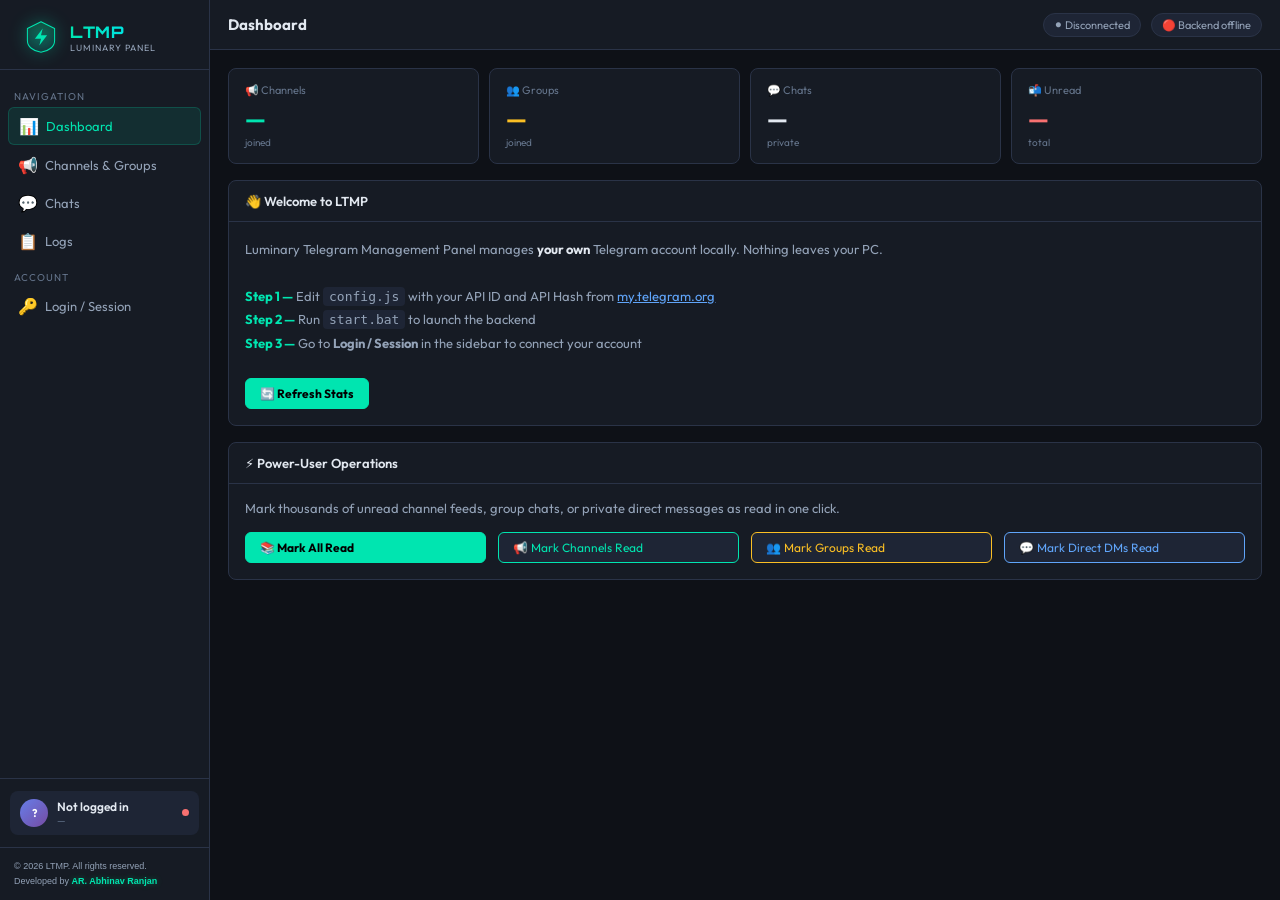
==== commit 215134a5: "Add files via upload" ====
--- a/frontend/index.html
+++ b/frontend/index.html
@@ -57,7 +57,7 @@
 </script>
 
 <!-- Backend Connection -->
-<script src="../backend-connection.js"></script>
+<script src="./backend-connection.js"></script>
 
 <style>
   *{box-sizing:border-box;margin:0;padding:0}
@@ -682,7 +682,7 @@
 </div><!-- /app -->
 
 <script>
-const BASE = (typeof BACKEND_URL !== 'undefined' && BACKEND_URL && BACKEND_URL.trim()) ? BACKEND_URL.trim() : window.location.origin;
+const BASE = (typeof BACKEND_URL !== 'undefined' && BACKEND_URL && BACKEND_URL.trim()) ? BACKEND_URL.trim().replace(/\/+$/, '') : window.location.origin;
 let loginMethod = 'phone';
 let authorized = false;
 let allDialogs = [];
@@ -802,7 +802,8 @@
 async function checkStatus() {
   const st = await api('/api/status', 'GET', null, true);
   if(!st) {
-    document.getElementById('conn-chip').textContent = '🔴 Backend offline';
+    document.getElementById('api-chip').textContent = '🔴 Backend offline';
+    document.getElementById('conn-chip').textContent = '⚫ Disconnected';
     document.getElementById('status-dot').className = 'status-dot dot-red';
     return;
   }
@@ -1206,8 +1207,16 @@
 // ── websocket ─────────────────────────────────────────────────
 function connectWS() {
   try {
-    const proto = window.location.protocol === 'https:' ? 'wss:' : 'ws:';
-    const ws = new WebSocket(`${proto}//${window.location.host}/ws`);
+    let wsHost = window.location.host;
+    let wsProto = window.location.protocol === 'https:' ? 'wss:' : 'ws:';
+    if (typeof BASE !== 'undefined' && BASE && (BASE.startsWith('http://') || BASE.startsWith('https://'))) {
+      try {
+        const url = new URL(BASE);
+        wsHost = url.host;
+        wsProto = url.protocol === 'https:' ? 'wss:' : 'ws:';
+      } catch(e) {}
+    }
+    const ws = new WebSocket(`${wsProto}//${wsHost}/ws`);
     ws.onmessage = (e) => {
       const {event, data} = JSON.parse(e.data);
       if(event==='authorized') { checkStatus(); addLog('OK','Logged in as '+data.name); }
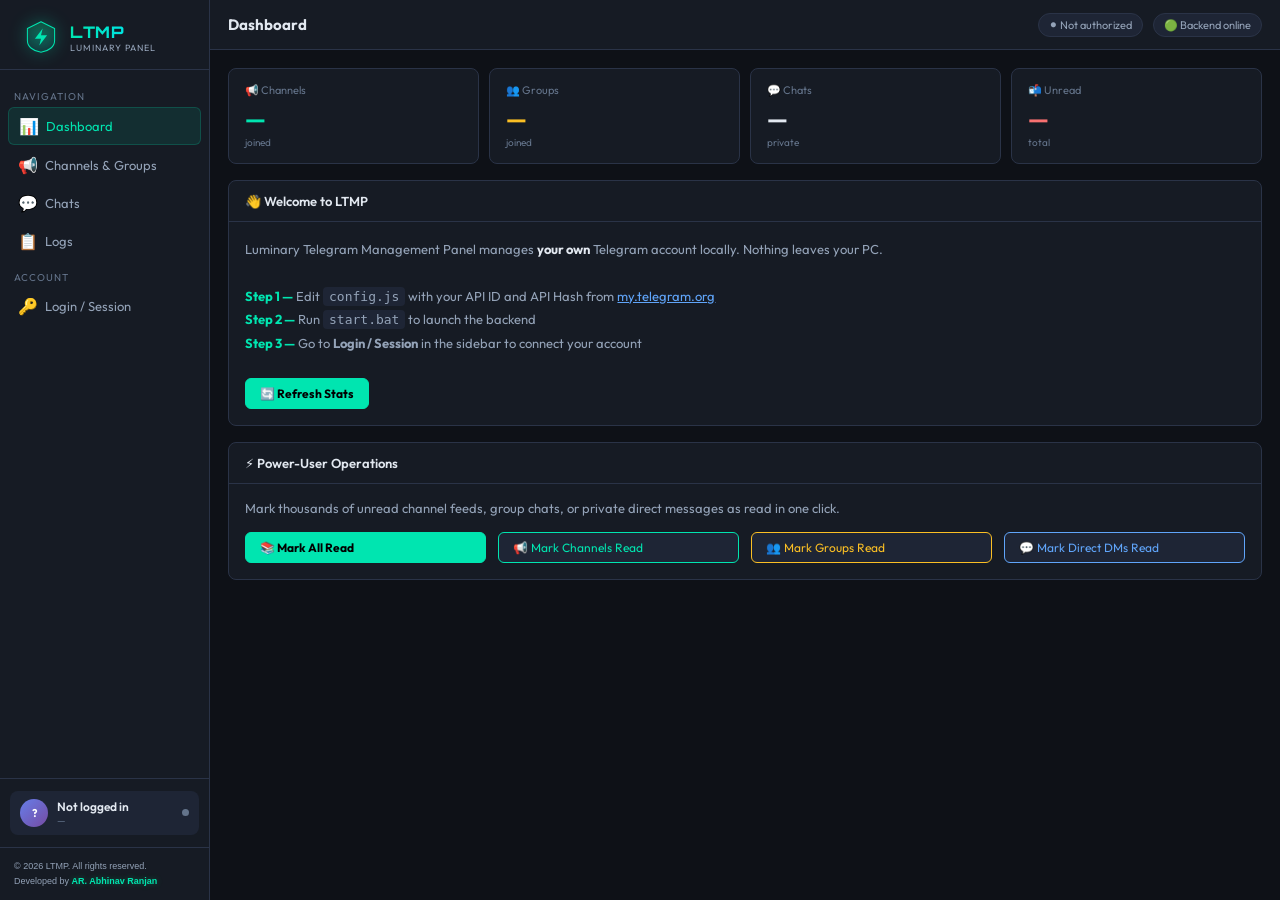
==== commit fe93d3db: "Add files via upload" ====
--- a/frontend/index.html
+++ b/frontend/index.html
@@ -7,13 +7,14 @@
 
 <!-- Favicons & Website Logo in the Head -->
 <link rel="icon" type="image/svg+xml" href="data:image/svg+xml,%3Csvg xmlns='http://www.w3.org/2000/svg' viewBox='0 0 100 100' fill='none'%3E%3Cpath d='M50 5L90 25V60C90 78.5 73 91.5 50 95C27 91.5 10 78.5 10 60V25L50 5Z' fill='%23161b24' stroke='%2300e5b0' stroke-width='4'/%3E%3Cpath d='M55 25L32 55H50L45 75L68 45H50L55 25Z' fill='%2300e5b0'/%3E%3C/svg%3E">
+<link rel="manifest" href="./manifest.json">
 <link rel="apple-touch-icon" href="data:image/svg+xml,%3Csvg xmlns='http://www.w3.org/2000/svg' viewBox='0 0 100 100' fill='none'%3E%3Cpath d='M50 5L90 25V60C90 78.5 73 91.5 50 95C27 91.5 10 78.5 10 60V25L50 5Z' fill='%23161b24' stroke='%2300e5b0' stroke-width='4'/%3E%3Cpath d='M55 25L32 55H50L45 75L68 45H50L55 25Z' fill='%2300e5b0'/%3E%3C/svg%3E">
 
 <!-- SEO Meta Tags -->
 <meta name="description" content="Luminary Telegram Management Panel (LTMP) - The ultimate premium, high-speed, local dashboard for bulk Telegram session management, statistics tracking, group leaving, and secure account control. Designed with advanced developer tools.">
 <meta name="keywords" content="Telegram, Session Management, LTMP, Luminary Telegram, Bulk Leave, Session Control, Security, Telethon Dashboard">
 <meta name="author" content="AR. Abhinav Ranjan">
-<meta name="robots" content="index, follow">
+<meta name="robots" content="noindex, nofollow, noarchive">
 
 <!-- Open Graph / Facebook -->
 <meta property="og:type" content="website">
@@ -648,7 +649,7 @@
                 <span id="acct-detail-name">Abhinav Ranjan</span>
               </div>
               <div class="acct-detail-row" style="margin-bottom: 20px; font-size: 14px; color: var(--dim);">
-                <span id="acct-detail-username">@Abhinav_Ranjan</span>
+                <span id="acct-detail-username">—</span>
               </div>
 
               <hr style="border: 0; border-top: 1px solid var(--bg3); margin: 20px 0;">
@@ -656,15 +657,15 @@
               <div class="info-list" style="text-align: left; background: var(--bg2); padding: 15px; border-radius: 8px; margin-bottom: 25px; border: 1px solid var(--bg3);">
                 <div style="display: flex; justify-content: space-between; margin-bottom: 10px; font-size: 13px;">
                   <span style="color: var(--dim);">Phone Number</span>
-                  <span style="font-weight: 600;" id="acct-detail-phone">+91 82947 21929</span>
+                  <span style="font-weight: 600;" id="acct-detail-phone">—</span>
                 </div>
                 <div style="display: flex; justify-content: space-between; margin-bottom: 10px; font-size: 13px;">
                   <span style="color: var(--dim);">Telegram User ID</span>
-                  <span style="font-weight: 600; font-family: monospace;" id="acct-detail-id">6013848520</span>
+                  <span style="font-weight: 600; font-family: monospace;" id="acct-detail-id">—</span>
                 </div>
                 <div style="display: flex; justify-content: space-between; font-size: 13px;">
                   <span style="color: var(--dim);">Session Name</span>
-                  <span style="font-weight: 600; color: var(--info);" id="acct-detail-session">my_account</span>
+                  <span style="font-weight: 600; color: var(--info);" id="acct-detail-session">—</span>
                 </div>
               </div>
 
@@ -768,14 +769,7 @@
     if(authorized) goLoginStep('done');
     else goLoginStep('choose');
   }
-  if(id==='account') {
-    try {
-      fetch('/config.js').then(r=>r.text()).then(cfg=>{
-        const m = cfg.match(/(?:"session_name"|'session_name'|session_name)\s*:\s*["']([^"']+)["']/);
-        if(m) document.getElementById('acct-detail-session').textContent = m[1];
-      }).catch(()=>{});
-    } catch(e){}
-  }
+  if(id==='account') { checkStatus(); }
   if(id==='channels') loadDialogs('channel,group');
   if(id==='chats') loadDialogs('chat');
   if(id==='dashboard') loadDashboard();
@@ -788,7 +782,10 @@
     const opts = {method, headers:{'Content-Type':'application/json'}};
     if(body) opts.body = JSON.stringify(body);
     const r = await fetch(BASE+path, opts);
-    const data = await r.json();
+    const text = await r.text();
+    let data = {};
+    try { data = text ? JSON.parse(text) : {}; } catch (_) { data = {status: 'error', message: text || `HTTP ${r.status}`}; }
+    if(!r.ok && !data.message) data.message = `HTTP ${r.status}`;
     if(!silent) showLoading(false);
     return data;
   } catch(e) {
@@ -832,6 +829,10 @@
     
     document.getElementById('acct-name').textContent = st.name||'User';
     document.getElementById('acct-phone').textContent = st.phone ? '+'+st.phone : '—';
+    document.getElementById('acct-detail-username').textContent = st.username ? '@'+st.username : '—';
+    document.getElementById('acct-detail-phone').textContent = st.phone ? '+'+st.phone : '—';
+    document.getElementById('acct-detail-id').textContent = st.id ?? '—';
+    document.getElementById('acct-detail-session').textContent = st.session || '—';
     
     // Update Account Page PFP & Info
     if (st.pfp) {
@@ -1264,6 +1265,9 @@
 }
 
 initApp();
+if ('serviceWorker' in navigator) {
+  window.addEventListener('load', () => navigator.serviceWorker.register('./sw.js').catch(() => {}));
+}
 setInterval(checkStatus, 15000);
 addLog('INFO','LTMP: Luminary Telegram Management Panel started — checking backend…');
 handleHash();
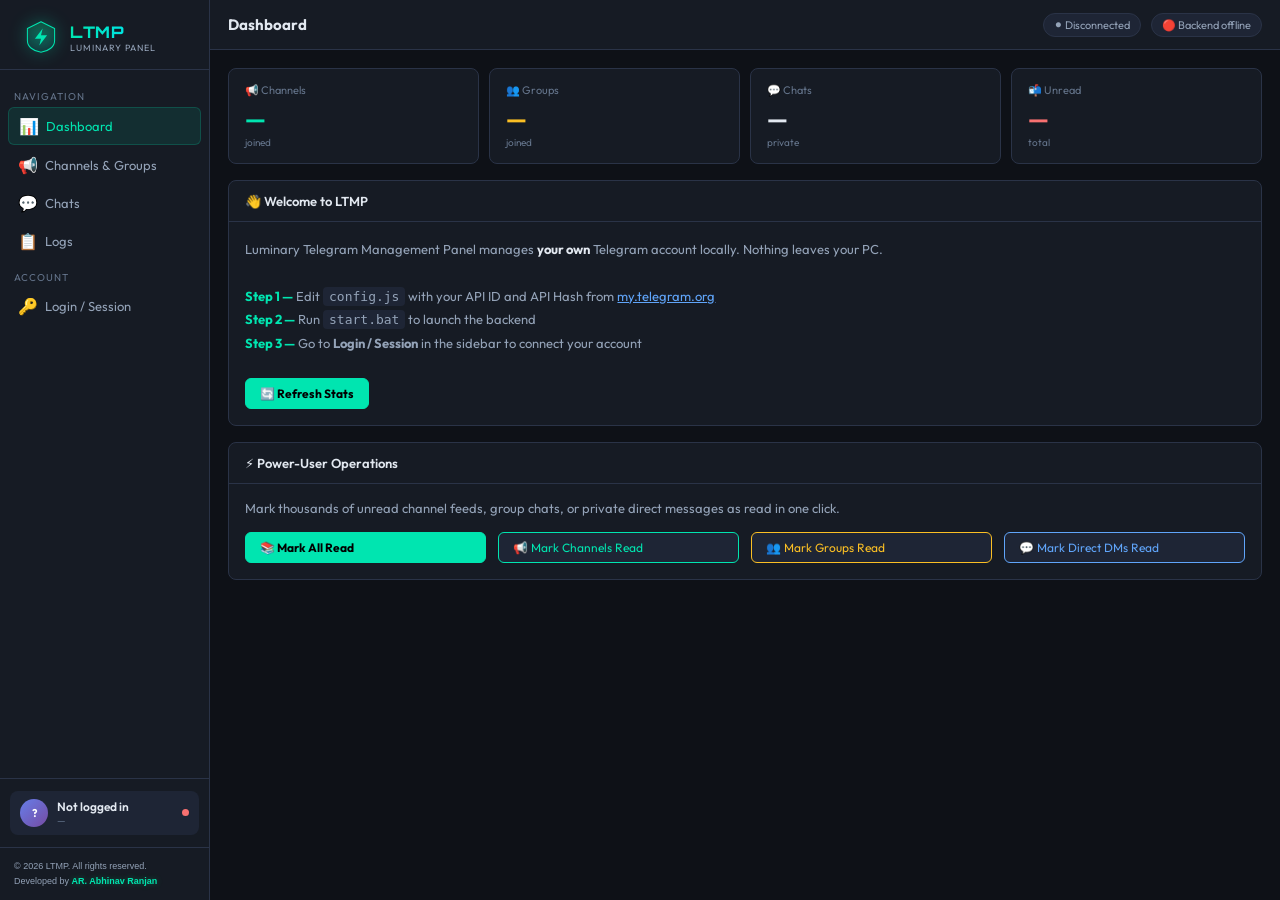
==== commit 2769732b: "Add files via upload" ====
--- a/frontend/index.html
+++ b/frontend/index.html
@@ -683,7 +683,11 @@
 </div><!-- /app -->
 
 <script>
-const BASE = (typeof BACKEND_URL !== 'undefined' && BACKEND_URL && BACKEND_URL.trim()) ? BACKEND_URL.trim().replace(/\/+$/, '') : window.location.origin;
+const CONFIGURED_BACKEND = (window.LTMP_BACKEND_URL || '').trim();
+const AUTO_BACKEND = (!/^localhost$|^127\.0\.0\.1$/.test(window.location.hostname) && !/^\[::1\]$/.test(window.location.hostname))
+  ? 'https://backend.ltmp.qzz.io'
+  : window.location.origin;
+const BASE = (CONFIGURED_BACKEND || AUTO_BACKEND).replace(/\/+$/, '');
 let loginMethod = 'phone';
 let authorized = false;
 let allDialogs = [];
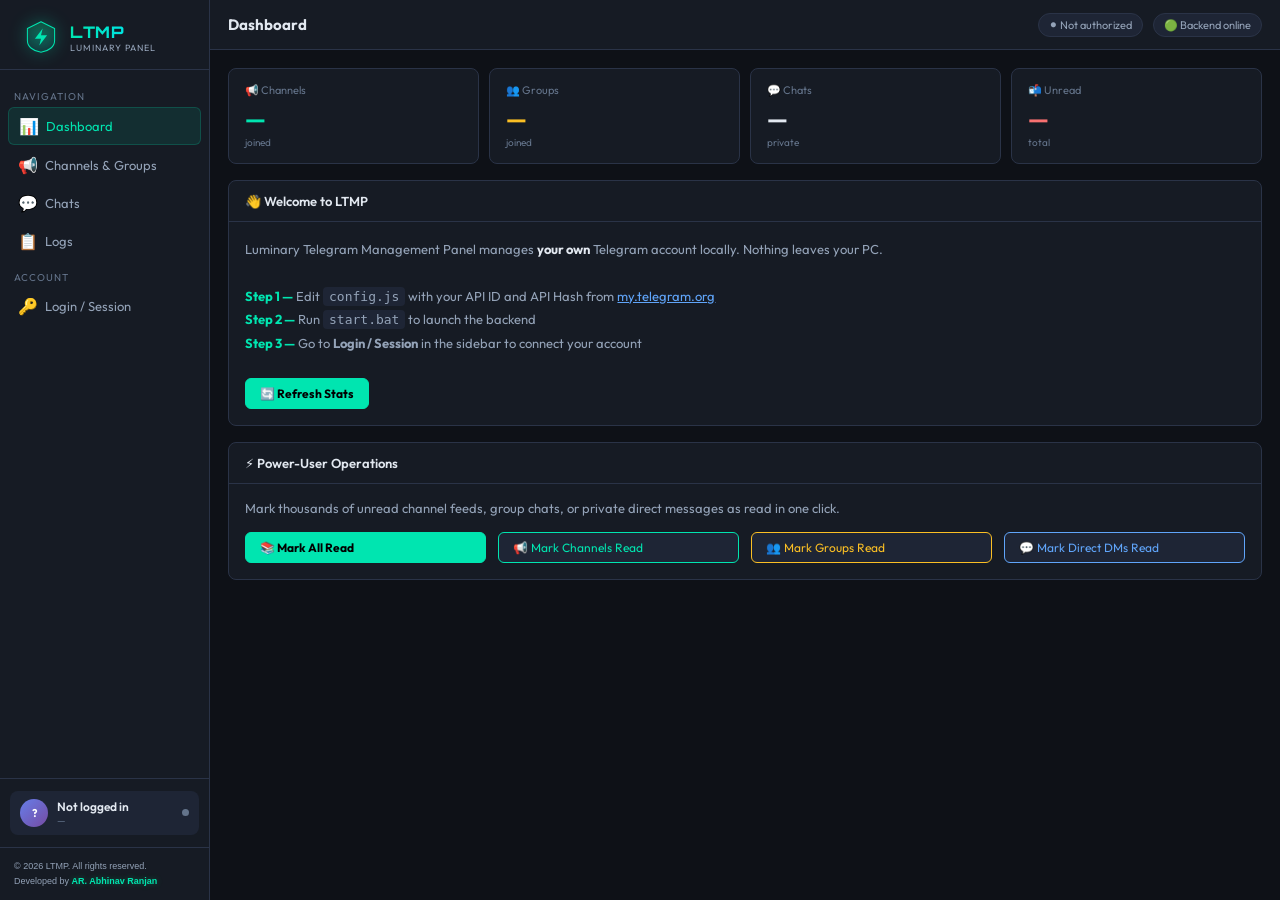
==== commit c7b8ee3c: "Add files via upload" ====
--- a/frontend/index.html
+++ b/frontend/index.html
@@ -684,10 +684,9 @@
 
 <script>
 const CONFIGURED_BACKEND = (window.LTMP_BACKEND_URL || '').trim();
-const AUTO_BACKEND = (!/^localhost$|^127\.0\.0\.1$/.test(window.location.hostname) && !/^\[::1\]$/.test(window.location.hostname))
-  ? 'https://backend.ltmp.qzz.io'
-  : window.location.origin;
-const BASE = (CONFIGURED_BACKEND || AUTO_BACKEND).replace(/\/+$/, '');
+// Production uses the same origin as the frontend. This avoids a fragile
+// hard-coded backend hostname and eliminates cross-domain deployment issues.
+const BASE = (CONFIGURED_BACKEND || window.location.origin).replace(/\/+$/, '');
 let loginMethod = 'phone';
 let authorized = false;
 let allDialogs = [];
